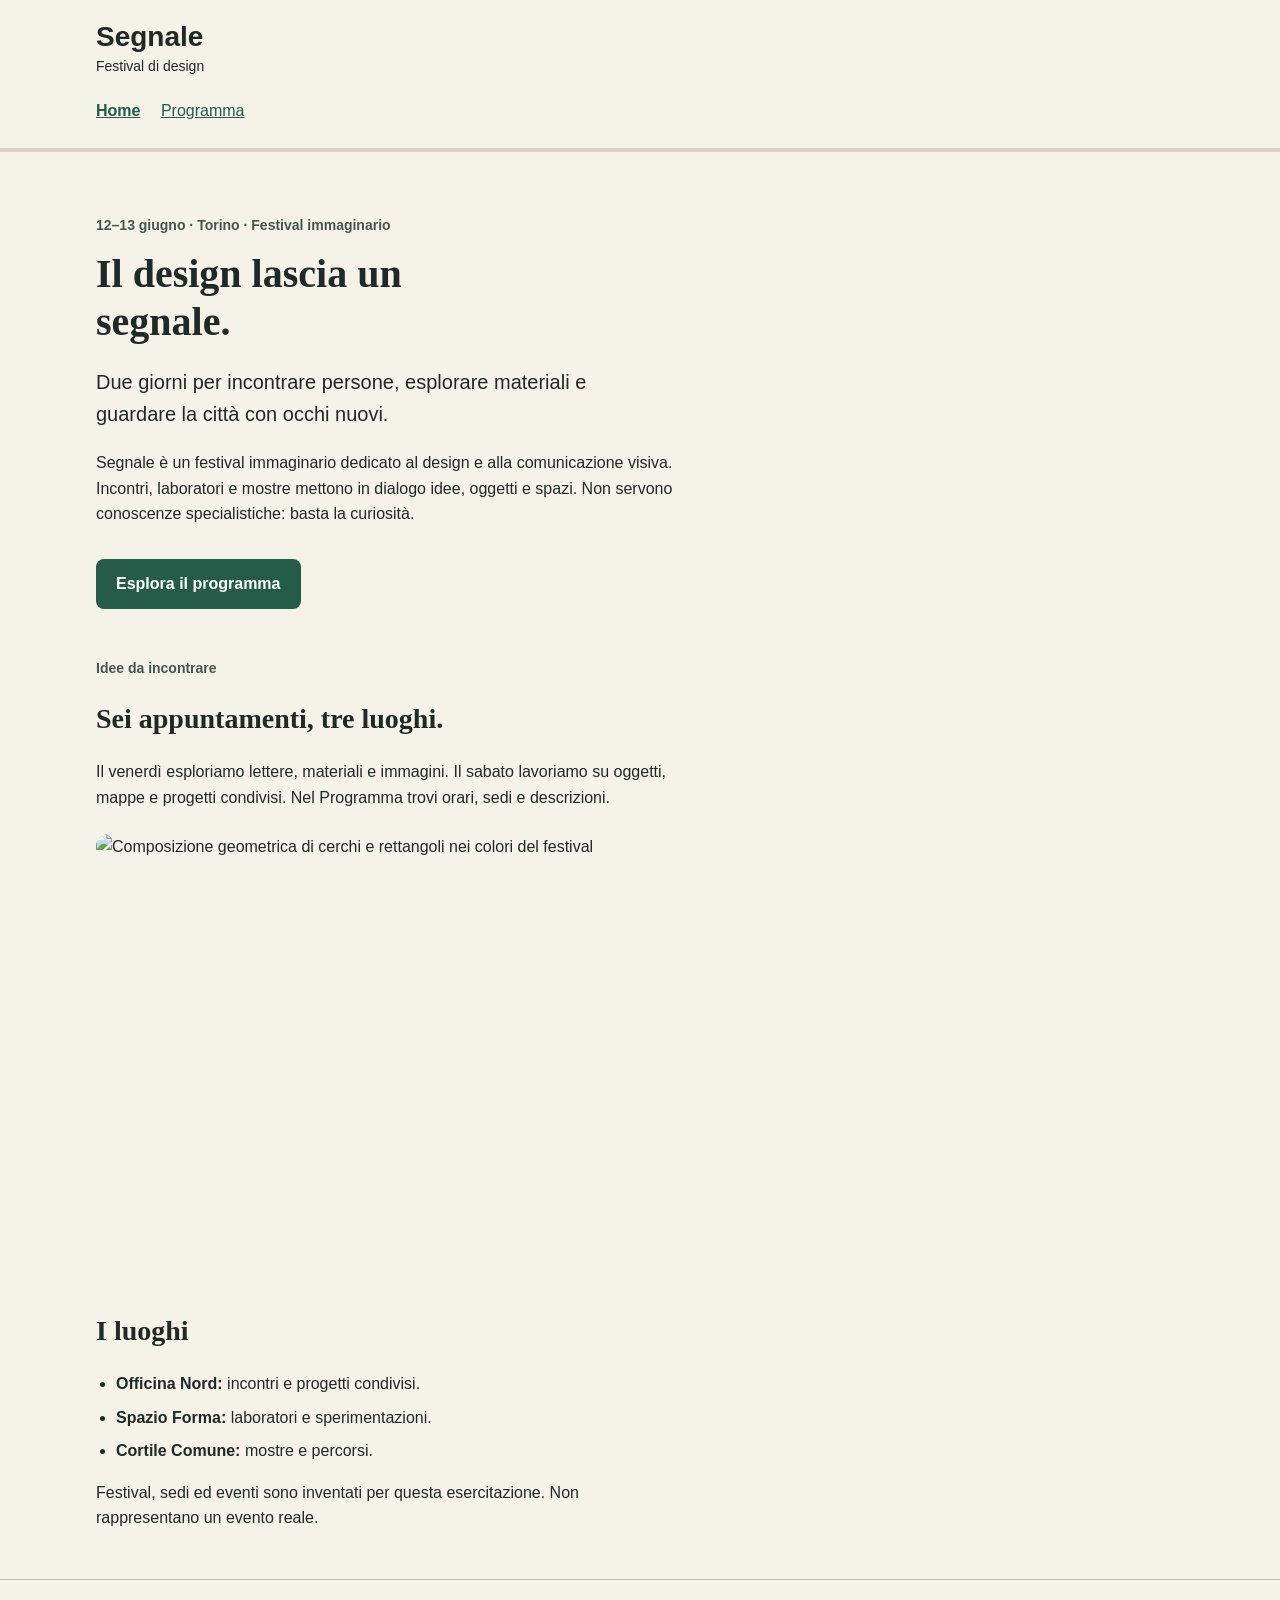
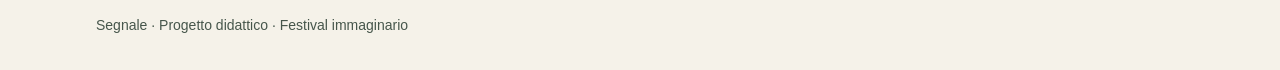
==== index.html @ 410029c1 "first commit" ====
<!doctype html>
<html lang="it">
<head>
  <meta charset="utf-8">
  <meta name="viewport" content="width=device-width, initial-scale=1">
  <title>Segnale — Festival di design</title>
  <link rel="stylesheet" href="style.css">
</head>
<body>
  <a class="skip-link" href="#contenuto">Vai al contenuto</a>
  <header class="site-header">
    <div class="container">
      <a class="brand" href="index.html">Segnale<span>Festival di design</span></a>
      <nav aria-label="Navigazione principale">
        <a href="index.html" aria-current="page">Home</a>
        <!-- Da completare: collegare questa voce alla pagina Programma. -->
        <a href="#">Programma</a>
      </nav>
    </div>
  </header>

  <main id="contenuto" class="container">
    <section class="intro" aria-labelledby="titolo-home">
      <p class="eyebrow">12–13 giugno · Torino · Festival immaginario</p>
      <h1 id="titolo-home">Il design lascia un segnale.</h1>
      <p class="lead">Due giorni per incontrare persone, esplorare materiali e guardare la città con occhi nuovi.</p>
      <p class="reading-text">Segnale è un festival immaginario dedicato al design e alla comunicazione visiva. Incontri, laboratori e mostre mettono in dialogo idee, oggetti e spazi. Non servono conoscenze specialistiche: basta la curiosità.</p>
      <!-- Da completare: anche questo collegamento deve aprire il Programma. -->
      <a class="button-link" href="#">Esplora il programma</a>
    </section>

    <section class="content-section" aria-labelledby="titolo-festival">
      <p class="eyebrow">Idee da incontrare</p>
      <h2 id="titolo-festival">Sei appuntamenti, tre luoghi.</h2>
      <p class="reading-text">Il venerdì esploriamo lettere, materiali e immagini. Il sabato lavoriamo su oggetti, mappe e progetti condivisi. Nel Programma trovi orari, sedi e descrizioni.</p>
      <img class="festival-image" src="assets/festival.svg" alt="Composizione geometrica di cerchi e rettangoli nei colori del festival" width="1200" height="600">
    </section>

    <section class="content-section" aria-labelledby="titolo-luoghi">
      <h2 id="titolo-luoghi">I luoghi</h2>
      <ul class="venues">
        <li><strong>Officina Nord:</strong> incontri e progetti condivisi.</li>
        <li><strong>Spazio Forma:</strong> laboratori e sperimentazioni.</li>
        <li><strong>Cortile Comune:</strong> mostre e percorsi.</li>
      </ul>
      <p class="reading-text">Festival, sedi ed eventi sono inventati per questa esercitazione. Non rappresentano un evento reale.</p>
    </section>
  </main>

  <footer class="site-footer"><div class="container"><p>Segnale · Progetto didattico · Festival immaginario</p></div></footer>
</body>
</html>
---- style.css ----
/* Stile iniziale: tipografia, colori e variabili CSS sono già predisposti.
   Lavoreremo su collegamenti, CSS condiviso e disposizione delle schede. */

/* Scelte comuni: ogni regola usa var() per richiamarne il valore. */
:root {
  --colore-primario: #245c49;
  --colore-primario-scuro: #173f32;
  --colore-sfondo: #f5f2e9;
  --colore-testo: #202923;
  --font-testo: Arial, Helvetica, sans-serif;
  --font-titoli: Georgia, "Times New Roman", serif;
}

* {
  box-sizing: border-box;
}

body {
  margin: 0;
  background: var(--colore-sfondo);
  color: var(--colore-testo);
  font-family: var(--font-testo);
  font-size: 1rem;
  line-height: 1.6;
}

a {
  color: var(--colore-primario);
}

a:hover {
  text-decoration-thickness: 3px;
}

a:focus-visible {
  outline: 3px solid var(--colore-testo);
  outline-offset: 4px;
}

.container {
  width: 92%;
  max-width: 68rem;
  margin: 0 auto;
}

.site-header {
  padding: 1.25rem 0;
  border-bottom: 4px solid #d8d2c5;
}

.brand {
  display: inline-block;
  color: var(--colore-testo);
  font-size: 1.75rem;
  font-weight: bold;
  line-height: 1.2;
  text-decoration: none;
}

.brand span {
  display: block;
  margin-top: 0.25rem;
  font-size: 0.875rem;
  font-weight: normal;
}

nav {
  margin-top: 1rem;
}

nav a {
  display: inline-block;
  margin-right: 1rem;
  padding: 0.25rem 0;
}

nav a[aria-current="page"] {
  font-weight: bold;
}

.intro {
  padding: 3rem 0 1rem;
}

.eyebrow,
.event-meta {
  color: #46564b;
  font-size: 0.875rem;
  font-weight: bold;
}

h1,
h2,
h3 {
  font-family: var(--font-titoli);
  line-height: 1.2;
}

h1 {
  max-width: 18ch;
  margin: 0.75rem 0 1.25rem;
  font-size: 2.5rem;
}

h2 {
  font-size: 1.75rem;
}

h3 {
  margin: 0.5rem 0 0.75rem;
  font-size: 1.375rem;
}

.lead {
  max-width: 48ch;
  font-size: 1.25rem;
}

.reading-text {
  max-width: 65ch;
}

.button-link {
  display: inline-block;
  margin-top: 1rem;
  padding: 0.75rem 1.25rem;
  border-radius: 0.5rem;
  background: var(--colore-primario);
  color: #ffffff;
  font-weight: bold;
  text-decoration: none;
}

.button-link:hover {
  background: var(--colore-primario-scuro);
}

.content-section {
  margin: 2rem 0 3rem;
}

.festival-image {
  display: block;
  width: 100%;
  max-width: 54rem;
  height: auto;
  margin-top: 1.5rem;
  border-radius: 0.75rem;
}

.venues {
  padding-left: 1.25rem;
}

.venues li {
  margin-bottom: 0.5rem;
}

/* Qui inseriremo la regola .event-grid durante la demo. */

.event-card {
  margin-bottom: 1.5rem;
  overflow: hidden;
  border: 1px solid #b7c0b7;
  border-radius: 0.75rem;
  background: #ffffff;
}

.event-card img {
  display: block;
  width: 100%;
  height: auto;
}

.event-body {
  padding: 1.25rem;
}

.event-body p:last-child {
  margin-bottom: 0;
}

.event-place {
  color: #46564b;
  font-size: 0.875rem;
}

.site-footer {
  padding: 1.25rem 0;
  border-top: 1px solid #b7c0b7;
  color: #46564b;
  font-size: 0.875rem;
}

.skip-link {
  position: absolute;
  top: -6rem;
  left: 1rem;
  padding: 0.75rem 1rem;
  background: #ffffff;
  color: var(--colore-testo);
}

.skip-link:focus {
  top: 1rem;
}

/* Qui aggiungeremo la media query durante la demo. */
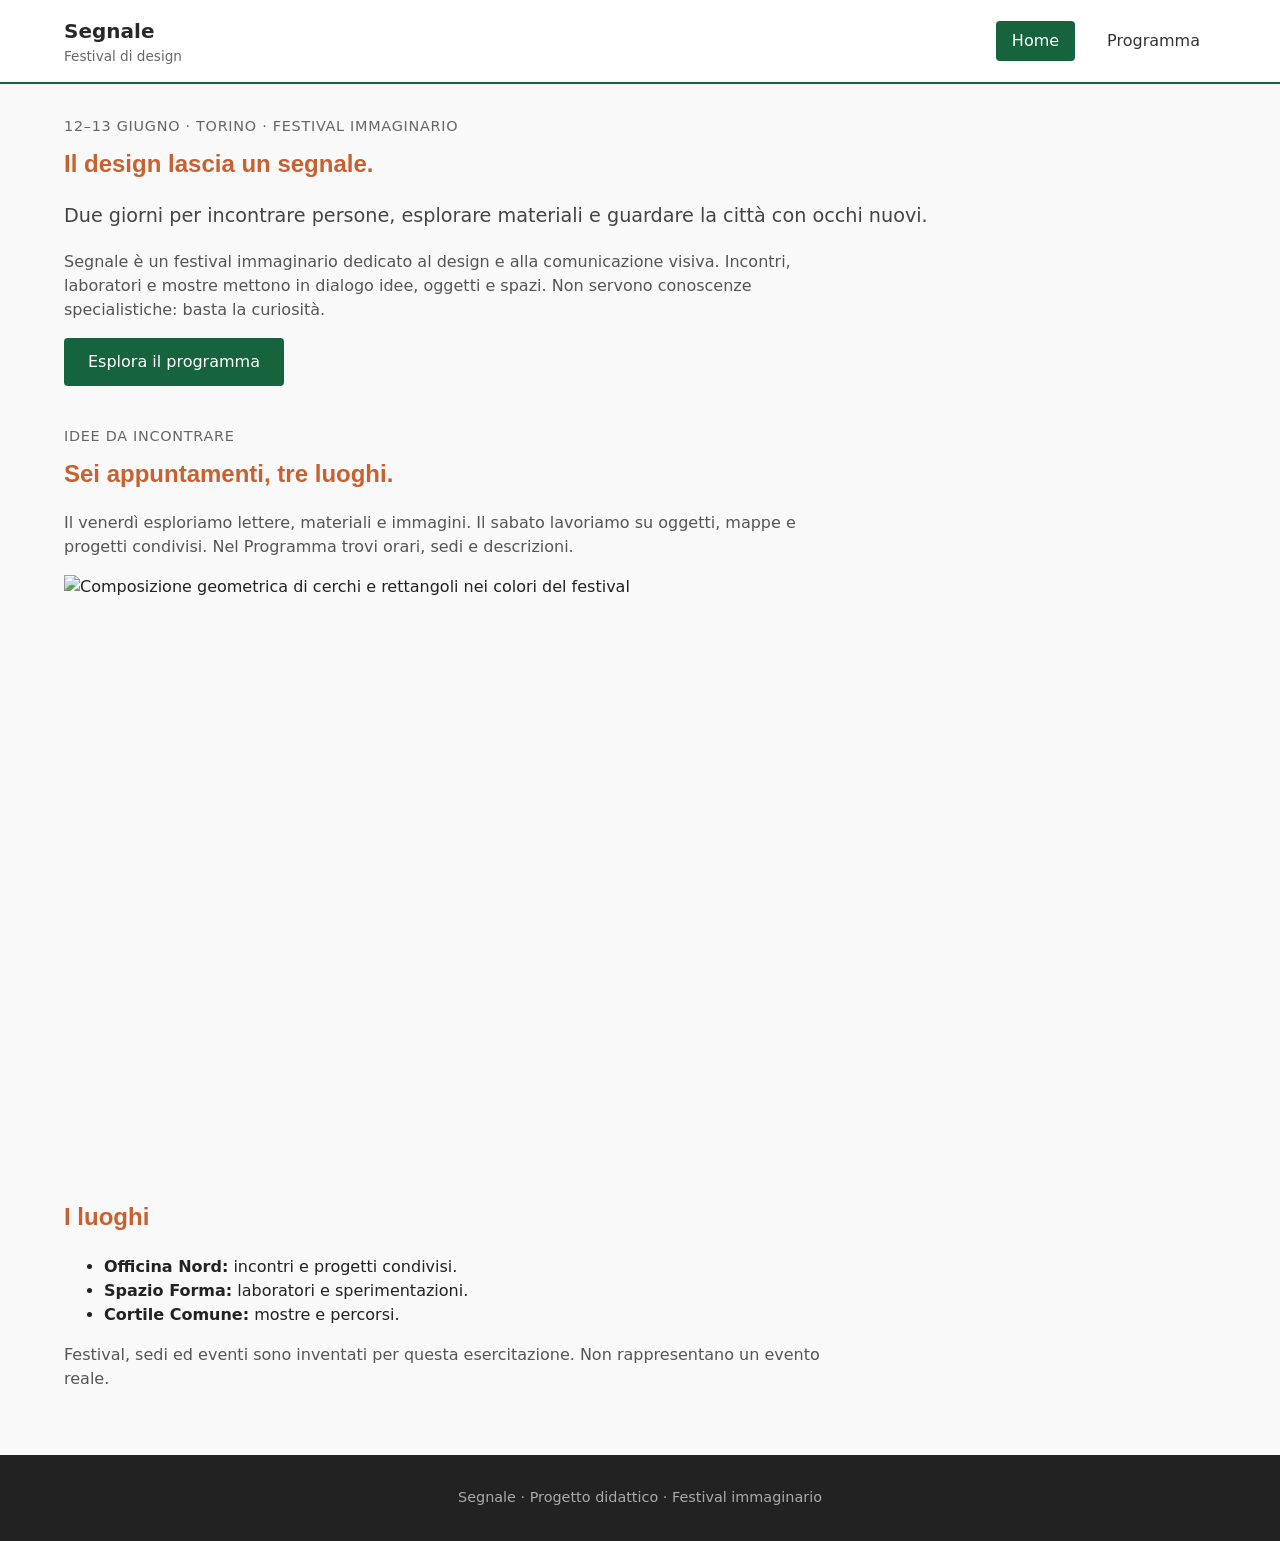
==== commit e27a99ce: "commit" ====
--- a/index.html
+++ b/index.html
@@ -13,8 +13,7 @@
       <a class="brand" href="index.html">Segnale<span>Festival di design</span></a>
       <nav aria-label="Navigazione principale">
         <a href="index.html" aria-current="page">Home</a>
-        <!-- Da completare: collegare questa voce alla pagina Programma. -->
-        <a href="#">Programma</a>
+        <a href="programma.html">Programma</a>
       </nav>
     </div>
   </header>
@@ -25,8 +24,7 @@
       <h1 id="titolo-home">Il design lascia un segnale.</h1>
       <p class="lead">Due giorni per incontrare persone, esplorare materiali e guardare la città con occhi nuovi.</p>
       <p class="reading-text">Segnale è un festival immaginario dedicato al design e alla comunicazione visiva. Incontri, laboratori e mostre mettono in dialogo idee, oggetti e spazi. Non servono conoscenze specialistiche: basta la curiosità.</p>
-      <!-- Da completare: anche questo collegamento deve aprire il Programma. -->
-      <a class="button-link" href="#">Esplora il programma</a>
+      <a class="button-link btn" href="programma.html">Esplora il programma</a>
     </section>
 
     <section class="content-section" aria-labelledby="titolo-festival">
@@ -49,4 +47,4 @@
 
   <footer class="site-footer"><div class="container"><p>Segnale · Progetto didattico · Festival immaginario</p></div></footer>
 </body>
-</html>
+</html>
--- a/style.css
+++ b/style.css
@@ -1,208 +1,246 @@
-/* Stile iniziale: tipografia, colori e variabili CSS sono già predisposti.
-   Lavoreremo su collegamenti, CSS condiviso e disposizione delle schede. */
-
-/* Scelte comuni: ogni regola usa var() per richiamarne il valore. */
 :root {
-  --colore-primario: #245c49;
-  --colore-primario-scuro: #173f32;
-  --colore-sfondo: #f5f2e9;
-  --colore-testo: #202923;
-  --font-testo: Arial, Helvetica, sans-serif;
-  --font-titoli: Georgia, "Times New Roman", serif;
-}
-
-* {
+  --colore-primario: #16643e;
+  --colore-primario-scuro: #16643e;
+  --spaziatura-griglia: 2rem;
+  --font-testo: system-ui, -apple-system, BlinkMacSystemFont, "Segoe UI", Roboto, Oxygen, Ubuntu, Cantarell, sans-serif;
+  --font-titoli: "Futura", "Futura Condensed", "Century Gothic", sans-serif;
+}
+
+/* Base */
+*, *::before, *::after {
   box-sizing: border-box;
 }
 
 body {
+  font-family: var(--font-testo);
   margin: 0;
-  background: var(--colore-sfondo);
-  color: var(--colore-testo);
-  font-family: var(--font-testo);
-  font-size: 1rem;
-  line-height: 1.6;
-}
-
+  padding: 0;
+  color: #222;
+  background-color: #f9f9f9;
+  line-height: 1.5;
+}
+
+img {
+  max-width: 100%;
+  height: auto;
+  display: block;
+}
+
+.container {
+  width: 90%;
+  max-width: 1200px;
+  margin: 0 auto;
+}
+
+/* Skip link per accessibilità */
+.skip-link {
+  position: absolute;
+  top: -40px;
+  left: 0;
+  background: var(--colore-primario);
+  color: #fff;
+  padding: 8px;
+  z-index: 100;
+  transition: top 0.3s;
+}
+
+.skip-link:focus {
+  top: 0;
+}
+
+/* Intestazione */
+.site-header {
+  background-color: #fff;
+  border-bottom: 2px solid var(--colore-primario);
+  padding: 1rem 0;
+  margin-bottom: 2rem;
+}
+
+.site-header .container {
+  display: flex;
+  justify-content: space-between;
+  align-items: center;
+  flex-wrap: wrap;
+  gap: 1rem;
+}
+
+.brand {
+  font-weight: bold;
+  font-size: 1.25rem;
+  color: #000000d7;
+  text-decoration: none;
+  display: flex;
+  flex-direction: column;
+}
+
+.brand span {
+  font-size: 0.85rem;
+  font-weight: normal;
+  color: #666;
+}
+
+header nav {
+  display: flex;
+  gap: 1rem;
+}
+
+header nav a {
+  padding: 0.5rem 1rem;
+  border-radius: 4px;
+  color: #333;
+  text-decoration: none;
+  font-weight: 500;
+}
+
+header nav a:hover {
+  color: var(--colore-primario-scuro);
+  background-color: #f1f1f1;
+}
+
+header nav a[aria-current="page"] {
+  background-color: var(--colore-primario);
+  color: #fff;
+}
+
+header nav a[aria-current="page"]:hover {
+  background-color: var(--colore-primario-scuro);
+}
+
+/* Sezioni e Testi */
+.intro {
+  margin-bottom: 2.5rem;
+}
+
+.eyebrow {
+  font-size: 0.9rem;
+  text-transform: uppercase;
+  letter-spacing: 0.05em;
+  color: #666;
+  margin-bottom: 0.5rem;
+}
+
+h1, h2, h3 {
+  font-family: var(--font-titoli);
+  color: #c0440ad7;
+  margin-top: 0;
+}
+
+.lead {
+  font-size: 1.2rem;
+  color: #444;
+}
+
+.reading-text {
+  max-width: 75ch;
+  color: #555;
+}
+
+.content-section {
+  margin-bottom: 3rem;
+}
+
+/* Griglia Eventi */
+.event-grid {
+  display: grid;
+  gap: var(--spaziatura-griglia);
+  grid-template-columns: 1fr;
+}
+
+@media (min-width: 600px) {
+  .event-grid {
+    grid-template-columns: repeat(2, 1fr);
+  }
+}
+
+@media (min-width: 1024px) {
+  .event-grid {
+    grid-template-columns: repeat(3, 1fr);
+  }
+}
+
+/* Schede Evento */
+.event-card {
+  border: 1px solid #e0e0e0;
+  border-radius: 8px;
+  overflow: hidden;
+  background-color: #fff;
+  display: flex;
+  flex-direction: column;
+  box-shadow: 0 2px 4px rgba(0,0,0,0.02);
+}
+
+.event-body {
+  padding: 1.5rem;
+  display: flex;
+  flex-direction: column;
+  flex-grow: 1;
+}
+
+.event-meta {
+  font-size: 0.85rem;
+  color: #666;
+  margin-bottom: 0.5rem;
+  text-transform: uppercase;
+  letter-spacing: 0.03em;
+}
+
+.event-card h3 {
+  font-size: 1.25rem;
+  margin-bottom: 0.75rem;
+}
+
+.event-body p {
+  margin-top: 0;
+  margin-bottom: 1rem;
+  color: #444;
+  font-size: 0.95rem;
+}
+
+.event-place {
+  margin-top: auto;
+  font-size: 0.9rem;
+  color: #333;
+}
+
+/* Collegamenti generali */
 a {
   color: var(--colore-primario);
+  text-decoration: none;
 }
 
 a:hover {
-  text-decoration-thickness: 3px;
-}
-
-a:focus-visible {
-  outline: 3px solid var(--colore-testo);
-  outline-offset: 4px;
-}
-
-.container {
-  width: 92%;
-  max-width: 68rem;
-  margin: 0 auto;
-}
-
-.site-header {
-  padding: 1.25rem 0;
-  border-bottom: 4px solid #d8d2c5;
-}
-
-.brand {
+  color: var(--colore-primario-scuro);
+  text-decoration: underline;
+}
+
+/* Pulsanti */
+.btn {
   display: inline-block;
-  color: var(--colore-testo);
-  font-size: 1.75rem;
-  font-weight: bold;
-  line-height: 1.2;
-  text-decoration: none;
-}
-
-.brand span {
-  display: block;
-  margin-top: 0.25rem;
-  font-size: 0.875rem;
-  font-weight: normal;
-}
-
-nav {
-  margin-top: 1rem;
-}
-
-nav a {
-  display: inline-block;
-  margin-right: 1rem;
-  padding: 0.25rem 0;
-}
-
-nav a[aria-current="page"] {
-  font-weight: bold;
-}
-
-.intro {
-  padding: 3rem 0 1rem;
-}
-
-.eyebrow,
-.event-meta {
-  color: #46564b;
-  font-size: 0.875rem;
-  font-weight: bold;
-}
-
-h1,
-h2,
-h3 {
-  font-family: var(--font-titoli);
-  line-height: 1.2;
-}
-
-h1 {
-  max-width: 18ch;
-  margin: 0.75rem 0 1.25rem;
-  font-size: 2.5rem;
-}
-
-h2 {
-  font-size: 1.75rem;
-}
-
-h3 {
-  margin: 0.5rem 0 0.75rem;
-  font-size: 1.375rem;
-}
-
-.lead {
-  max-width: 48ch;
-  font-size: 1.25rem;
-}
-
-.reading-text {
-  max-width: 65ch;
-}
-
-.button-link {
-  display: inline-block;
-  margin-top: 1rem;
-  padding: 0.75rem 1.25rem;
-  border-radius: 0.5rem;
-  background: var(--colore-primario);
-  color: #ffffff;
-  font-weight: bold;
-  text-decoration: none;
-}
-
-.button-link:hover {
-  background: var(--colore-primario-scuro);
-}
-
-.content-section {
-  margin: 2rem 0 3rem;
-}
-
-.festival-image {
-  display: block;
-  width: 100%;
-  max-width: 54rem;
-  height: auto;
-  margin-top: 1.5rem;
-  border-radius: 0.75rem;
-}
-
-.venues {
-  padding-left: 1.25rem;
-}
-
-.venues li {
-  margin-bottom: 0.5rem;
-}
-
-/* Qui inseriremo la regola .event-grid durante la demo. */
-
-.event-card {
-  margin-bottom: 1.5rem;
-  overflow: hidden;
-  border: 1px solid #b7c0b7;
-  border-radius: 0.75rem;
-  background: #ffffff;
-}
-
-.event-card img {
-  display: block;
-  width: 100%;
-  height: auto;
-}
-
-.event-body {
-  padding: 1.25rem;
-}
-
-.event-body p:last-child {
-  margin-bottom: 0;
-}
-
-.event-place {
-  color: #46564b;
-  font-size: 0.875rem;
-}
-
+  padding: 0.75rem 1.5rem;
+  background-color: var(--colore-primario);
+  color: #fff;
+  border-radius: 4px;
+  font-weight: 500;
+  text-decoration: none;
+  transition: background-color 0.2s ease;
+}
+
+.btn:hover {
+  background-color: var(--colore-primario-scuro);
+  text-decoration: none;
+  color: #fff;
+}
+
+/* Footer */
 .site-footer {
-  padding: 1.25rem 0;
-  border-top: 1px solid #b7c0b7;
-  color: #46564b;
-  font-size: 0.875rem;
-}
-
-.skip-link {
-  position: absolute;
-  top: -6rem;
-  left: 1rem;
-  padding: 0.75rem 1rem;
-  background: #ffffff;
-  color: var(--colore-testo);
-}
-
-.skip-link:focus {
-  top: 1rem;
-}
-
-/* Qui aggiungeremo la media query durante la demo. */
+  background-color: #222;
+  color: #aaa;
+  text-align: center;
+  padding: 2rem 0;
+  margin-top: 4rem;
+  font-size: 0.9rem;
+}
+
+.site-footer p {
+  margin: 0;
+}
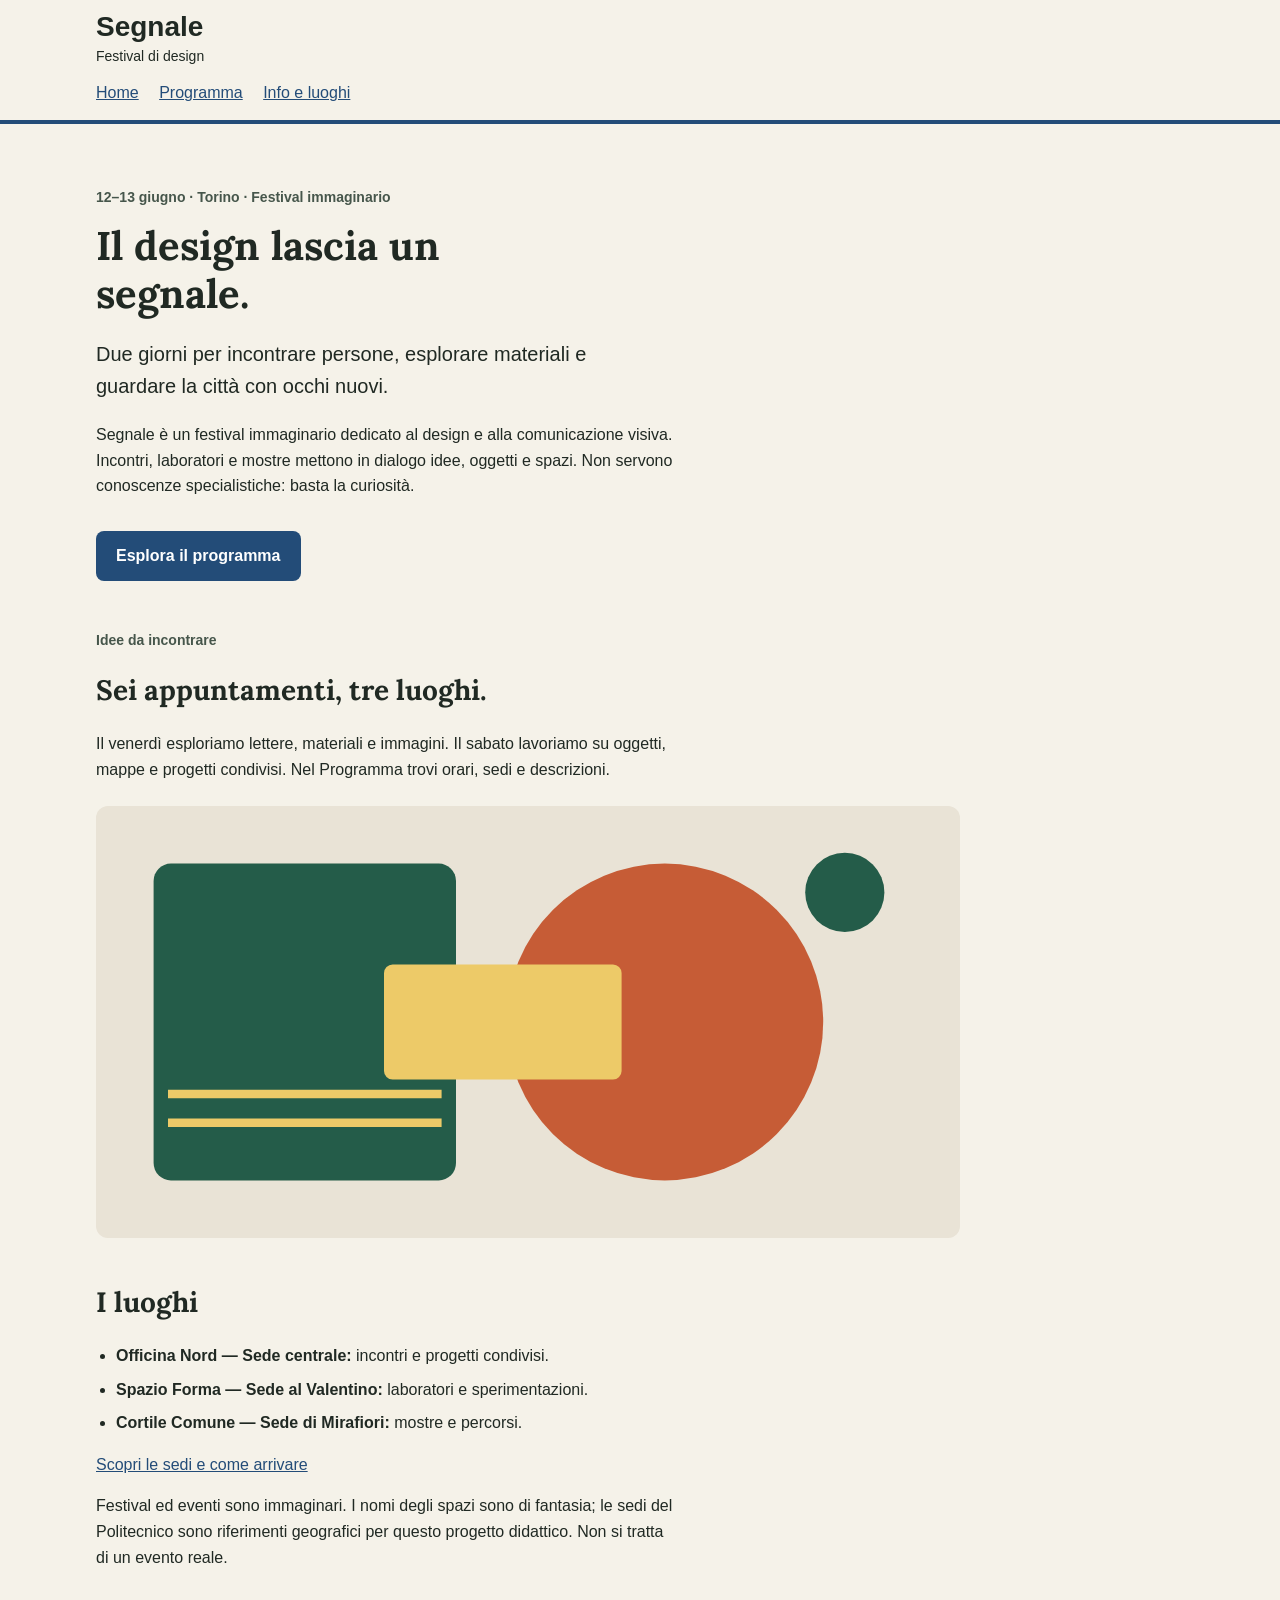
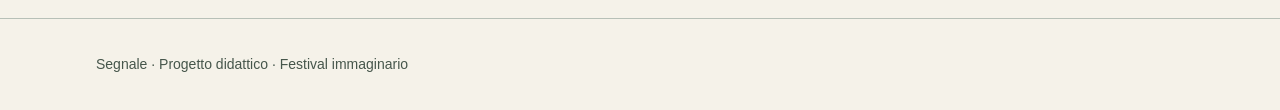
==== commit 09f1e37c: "modifica festival segnale" ====
--- a/index.html
+++ b/index.html
@@ -4,6 +4,8 @@
   <meta charset="utf-8">
   <meta name="viewport" content="width=device-width, initial-scale=1">
   <title>Segnale — Festival di design</title>
+  <link rel="stylesheet"
+    href="https://fonts.googleapis.com/css2?family=Lora:wght@400;700&amp;display=swap">
   <link rel="stylesheet" href="style.css">
 </head>
 <body>
@@ -11,40 +13,42 @@
   <header class="site-header">
     <div class="container">
       <a class="brand" href="index.html">Segnale<span>Festival di design</span></a>
-      <nav aria-label="Navigazione principale">
-        <a href="index.html" aria-current="page">Home</a>
+      <nav>
+        <a href="index.html">Home</a>
         <a href="programma.html">Programma</a>
+        <a href="info.html">Info e luoghi</a>
       </nav>
     </div>
   </header>
 
   <main id="contenuto" class="container">
-    <section class="intro" aria-labelledby="titolo-home">
+    <section class="intro">
       <p class="eyebrow">12–13 giugno · Torino · Festival immaginario</p>
       <h1 id="titolo-home">Il design lascia un segnale.</h1>
       <p class="lead">Due giorni per incontrare persone, esplorare materiali e guardare la città con occhi nuovi.</p>
       <p class="reading-text">Segnale è un festival immaginario dedicato al design e alla comunicazione visiva. Incontri, laboratori e mostre mettono in dialogo idee, oggetti e spazi. Non servono conoscenze specialistiche: basta la curiosità.</p>
-      <a class="button-link btn" href="programma.html">Esplora il programma</a>
+      <a class="button-link" href="programma.html">Esplora il programma</a>
     </section>
 
-    <section class="content-section" aria-labelledby="titolo-festival">
+    <section class="content-section">
       <p class="eyebrow">Idee da incontrare</p>
       <h2 id="titolo-festival">Sei appuntamenti, tre luoghi.</h2>
       <p class="reading-text">Il venerdì esploriamo lettere, materiali e immagini. Il sabato lavoriamo su oggetti, mappe e progetti condivisi. Nel Programma trovi orari, sedi e descrizioni.</p>
       <img class="festival-image" src="assets/festival.svg" alt="Composizione geometrica di cerchi e rettangoli nei colori del festival" width="1200" height="600">
     </section>
 
-    <section class="content-section" aria-labelledby="titolo-luoghi">
+    <section class="content-section">
       <h2 id="titolo-luoghi">I luoghi</h2>
       <ul class="venues">
-        <li><strong>Officina Nord:</strong> incontri e progetti condivisi.</li>
-        <li><strong>Spazio Forma:</strong> laboratori e sperimentazioni.</li>
-        <li><strong>Cortile Comune:</strong> mostre e percorsi.</li>
+        <li><strong>Officina Nord — Sede centrale:</strong> incontri e progetti condivisi.</li>
+        <li><strong>Spazio Forma — Sede al Valentino:</strong> laboratori e sperimentazioni.</li>
+        <li><strong>Cortile Comune — Sede di Mirafiori:</strong> mostre e percorsi.</li>
       </ul>
-      <p class="reading-text">Festival, sedi ed eventi sono inventati per questa esercitazione. Non rappresentano un evento reale.</p>
+      <p><a href="info.html">Scopri le sedi e come arrivare</a></p>
+      <p class="reading-text">Festival ed eventi sono immaginari. I nomi degli spazi sono di fantasia; le sedi del Politecnico sono riferimenti geografici per questo progetto didattico. Non si tratta di un evento reale.</p>
     </section>
   </main>
 
   <footer class="site-footer"><div class="container"><p>Segnale · Progetto didattico · Festival immaginario</p></div></footer>
 </body>
-</html>+</html>
--- a/style.css
+++ b/style.css
@@ -1,246 +1,326 @@
+/* Segnale: esempio completo della consegna su Home e Programma. */
+
+/* Valori condivisi: le regole interessate li richiamano con var(). */
 :root {
-  --colore-primario: #16643e;
-  --colore-primario-scuro: #16643e;
-  --spaziatura-griglia: 2rem;
-  --font-testo: system-ui, -apple-system, BlinkMacSystemFont, "Segoe UI", Roboto, Oxygen, Ubuntu, Cantarell, sans-serif;
-  --font-titoli: "Futura", "Futura Condensed", "Century Gothic", sans-serif;
-}
-
-/* Base */
-*, *::before, *::after {
+  --colore-primario: #234c78;
+  --colore-primario-scuro: #163454;
+  --colore-sfondo: #f5f2e9;
+  --colore-testo: #202923;
+  --font-testo: Arial, Helvetica, sans-serif;
+  --font-titoli: "Lora", Georgia, "Times New Roman", serif;
+}
+
+* {
   box-sizing: border-box;
 }
 
 body {
+  margin: 0;
+  background: var(--colore-sfondo);
+  color: var(--colore-testo);
   font-family: var(--font-testo);
-  margin: 0;
-  padding: 0;
-  color: #222;
-  background-color: #f9f9f9;
-  line-height: 1.5;
-}
-
-img {
-  max-width: 100%;
+  font-size: 1rem;
+  line-height: 1.6;
+}
+
+a {
+  color: var(--colore-primario);
+}
+
+a:hover {
+  text-decoration: underline;
+}
+
+a:focus {
+  outline: 3px solid var(--colore-testo);
+}
+
+.container {
+  width: 92%;
+  max-width: 68rem;
+  margin: 0 auto;
+}
+
+/* Il fondo opaco mantiene il contrasto durante lo scorrimento.
+   z-index tiene l'intestazione davanti a galleria e mappa. */
+.site-header {
+  position: sticky;
+  top: 0;
+  z-index: 10;
+  background: var(--colore-sfondo);
+  padding: 0.625rem 0;
+  border-bottom: 4px solid var(--colore-primario);
+}
+
+.brand {
+  display: inline-block;
+  color: var(--colore-testo);
+  font-size: 1.75rem;
+  font-weight: bold;
+  line-height: 1.2;
+  text-decoration: none;
+}
+
+.brand span {
+  display: block;
+  margin-top: 0.25rem;
+  font-size: 0.875rem;
+  font-weight: normal;
+}
+
+nav {
+  margin-top: 0.5rem;
+}
+
+/* Menu semplice: i collegamenti vanno a capo se manca spazio. */
+nav a {
+  display: inline-block;
+  margin-right: 1rem;
+  padding: 0.25rem 0;
+}
+
+
+.intro {
+  padding: 3rem 0 1rem;
+}
+
+.eyebrow,
+.event-meta {
+  color: #46564b;
+  font-size: 0.875rem;
+  font-weight: bold;
+}
+
+h1,
+h2,
+h3 {
+  font-family: var(--font-titoli);
+  line-height: 1.2;
+}
+
+h1 {
+  max-width: 18ch;
+  margin: 0.75rem 0 1.25rem;
+  font-size: 2.5rem;
+}
+
+h2 {
+  font-size: 1.75rem;
+}
+
+h3 {
+  margin: 0.5rem 0 0.75rem;
+  font-size: 1.375rem;
+}
+
+.lead {
+  max-width: 48ch;
+  font-size: 1.25rem;
+}
+
+.reading-text {
+  max-width: 65ch;
+}
+
+.button-link {
+  display: inline-block;
+  margin-top: 1rem;
+  padding: 0.75rem 1.25rem;
+  border-radius: 0.5rem;
+  background: var(--colore-primario);
+  color: #ffffff;
+  font-weight: bold;
+  text-decoration: none;
+}
+
+.button-link:hover {
+  background: var(--colore-primario-scuro);
+}
+
+.content-section {
+  margin: 2rem 0 3rem;
+}
+
+.festival-image {
+  display: block;
+  width: 100%;
+  max-width: 54rem;
   height: auto;
-  display: block;
-}
-
-.container {
-  width: 90%;
-  max-width: 1200px;
-  margin: 0 auto;
-}
-
-/* Skip link per accessibilità */
+  margin-top: 1.5rem;
+  border-radius: 0.75rem;
+}
+
+.venues {
+  padding-left: 1.25rem;
+}
+
+.venues li {
+  margin-bottom: 0.5rem;
+}
+
+/* Disposizione di base: una colonna. */
+.event-grid {
+  display: grid;
+  grid-template-columns: 1fr;
+  gap: 2rem;
+}
+
+.event-card {
+  overflow: hidden;
+  border: 1px solid #b7c0b7;
+  border-radius: 0.75rem;
+  background: #ffffff;
+}
+
+.event-card img {
+  display: block;
+  width: 100%;
+  height: auto;
+}
+
+.event-body {
+  padding: 1.5rem;
+}
+
+.event-place {
+  margin-bottom: 0;
+  color: #46564b;
+  font-size: 0.875rem;
+}
+
+.site-footer {
+  padding: 1.25rem 0;
+  border-top: 1px solid #b7c0b7;
+  color: #46564b;
+  font-size: 0.875rem;
+}
+
 .skip-link {
   position: absolute;
-  top: -40px;
-  left: 0;
-  background: var(--colore-primario);
-  color: #fff;
-  padding: 8px;
-  z-index: 100;
-  transition: top 0.3s;
+  z-index: 20;
+  top: -6rem;
+  left: 1rem;
+  padding: 0.75rem 1rem;
+  background: #ffffff;
+  color: var(--colore-testo);
 }
 
 .skip-link:focus {
-  top: 0;
-}
-
-/* Intestazione */
-.site-header {
-  background-color: #fff;
-  border-bottom: 2px solid var(--colore-primario);
-  padding: 1rem 0;
-  margin-bottom: 2rem;
-}
-
-.site-header .container {
-  display: flex;
-  justify-content: space-between;
-  align-items: center;
-  flex-wrap: wrap;
-  gap: 1rem;
-}
-
-.brand {
-  font-weight: bold;
-  font-size: 1.25rem;
-  color: #000000d7;
-  text-decoration: none;
-  display: flex;
-  flex-direction: column;
-}
-
-.brand span {
-  font-size: 0.85rem;
-  font-weight: normal;
-  color: #666;
-}
-
-header nav {
-  display: flex;
-  gap: 1rem;
-}
-
-header nav a {
-  padding: 0.5rem 1rem;
-  border-radius: 4px;
-  color: #333;
-  text-decoration: none;
-  font-weight: 500;
-}
-
-header nav a:hover {
-  color: var(--colore-primario-scuro);
-  background-color: #f1f1f1;
-}
-
-header nav a[aria-current="page"] {
-  background-color: var(--colore-primario);
-  color: #fff;
-}
-
-header nav a[aria-current="page"]:hover {
-  background-color: var(--colore-primario-scuro);
-}
-
-/* Sezioni e Testi */
-.intro {
-  margin-bottom: 2.5rem;
-}
-
-.eyebrow {
-  font-size: 0.9rem;
-  text-transform: uppercase;
-  letter-spacing: 0.05em;
-  color: #666;
-  margin-bottom: 0.5rem;
-}
-
-h1, h2, h3 {
-  font-family: var(--font-titoli);
-  color: #c0440ad7;
-  margin-top: 0;
-}
-
-.lead {
-  font-size: 1.2rem;
-  color: #444;
-}
-
-.reading-text {
-  max-width: 75ch;
-  color: #555;
-}
-
-.content-section {
-  margin-bottom: 3rem;
-}
-
-/* Griglia Eventi */
-.event-grid {
-  display: grid;
-  gap: var(--spaziatura-griglia);
-  grid-template-columns: 1fr;
-}
-
+  top: 1rem;
+}
+
+/* Da 600 px: due colonne. */
 @media (min-width: 600px) {
   .event-grid {
     grid-template-columns: repeat(2, 1fr);
   }
 }
 
+/* Da 1024 px: tre colonne. Questa regola segue quella da 600 px. */
 @media (min-width: 1024px) {
   .event-grid {
     grid-template-columns: repeat(3, 1fr);
   }
 }
 
-/* Schede Evento */
-.event-card {
-  border: 1px solid #e0e0e0;
-  border-radius: 8px;
+/* Info e luoghi: componenti aggiunti al sito esistente. */
+button {
+  padding: 0.65rem 0.5rem;
+  border: 2px solid var(--colore-primario);
+  border-radius: 0.5rem;
+  background: var(--colore-primario);
+  color: #ffffff;
+  font-family: var(--font-testo);
+  font-size: 1rem;
+  font-weight: bold;
+  cursor: pointer;
+}
+
+button:hover {
+  background: var(--colore-primario-scuro);
+}
+
+button:focus {
+  outline: 3px solid var(--colore-testo);
+}
+
+.venue-gallery {
+  max-width: 54rem;
+}
+
+.venue-swiper {
+  width: 100%;
+}
+
+.venue-slide {
+  margin: 0;
   overflow: hidden;
-  background-color: #fff;
-  display: flex;
-  flex-direction: column;
-  box-shadow: 0 2px 4px rgba(0,0,0,0.02);
-}
-
-.event-body {
-  padding: 1.5rem;
-  display: flex;
-  flex-direction: column;
-  flex-grow: 1;
-}
-
-.event-meta {
-  font-size: 0.85rem;
-  color: #666;
-  margin-bottom: 0.5rem;
-  text-transform: uppercase;
-  letter-spacing: 0.03em;
-}
-
-.event-card h3 {
-  font-size: 1.25rem;
-  margin-bottom: 0.75rem;
-}
-
-.event-body p {
-  margin-top: 0;
-  margin-bottom: 1rem;
-  color: #444;
-  font-size: 0.95rem;
-}
-
-.event-place {
-  margin-top: auto;
-  font-size: 0.9rem;
-  color: #333;
-}
-
-/* Collegamenti generali */
-a {
-  color: var(--colore-primario);
-  text-decoration: none;
-}
-
-a:hover {
-  color: var(--colore-primario-scuro);
-  text-decoration: underline;
-}
-
-/* Pulsanti */
-.btn {
-  display: inline-block;
-  padding: 0.75rem 1.5rem;
-  background-color: var(--colore-primario);
-  color: #fff;
-  border-radius: 4px;
-  font-weight: 500;
-  text-decoration: none;
-  transition: background-color 0.2s ease;
-}
-
-.btn:hover {
-  background-color: var(--colore-primario-scuro);
-  text-decoration: none;
-  color: #fff;
-}
-
-/* Footer */
-.site-footer {
-  background-color: #222;
-  color: #aaa;
+  border: 1px solid #b7c0b7;
+  border-radius: 0.75rem;
+  background: #ffffff;
+}
+
+.venue-slide img {
+  display: block;
+  width: 100%;
+  height: auto;
+}
+
+.venue-slide figcaption {
+  padding: 1.25rem;
+}
+
+.gallery-controls {
+  display: grid;
+  grid-template-columns: repeat(2, 1fr);
+  gap: 0.75rem;
+  margin-top: 1rem;
+}
+
+.gallery-count {
+  margin: 0.75rem 0 0;
   text-align: center;
-  padding: 2rem 0;
-  margin-top: 4rem;
-  font-size: 0.9rem;
-}
-
-.site-footer p {
-  margin: 0;
-}+}
+
+@media (max-width: 319px) {
+  .gallery-label {
+    font-size: 0;
+  }
+}
+
+.map-container {
+  margin: 1.5rem 0;
+  overflow: hidden;
+  border: 1px solid #b7c0b7;
+  border-radius: 0.75rem;
+  background: #ffffff;
+}
+
+.map-container iframe {
+  display: block;
+  width: 100%;
+  height: 28rem;
+  border: 0;
+}
+
+.venue-addresses {
+  display: grid;
+  grid-template-columns: 1fr;
+  gap: 1.5rem;
+}
+
+.venue-address {
+  padding: 1.25rem;
+  border: 1px solid #b7c0b7;
+  border-radius: 0.75rem;
+}
+
+.teaching-note {
+  margin-top: 2rem;
+}
+
+@media (min-width: 768px) {
+  .venue-addresses {
+    grid-template-columns: repeat(3, 1fr);
+  }
+}
